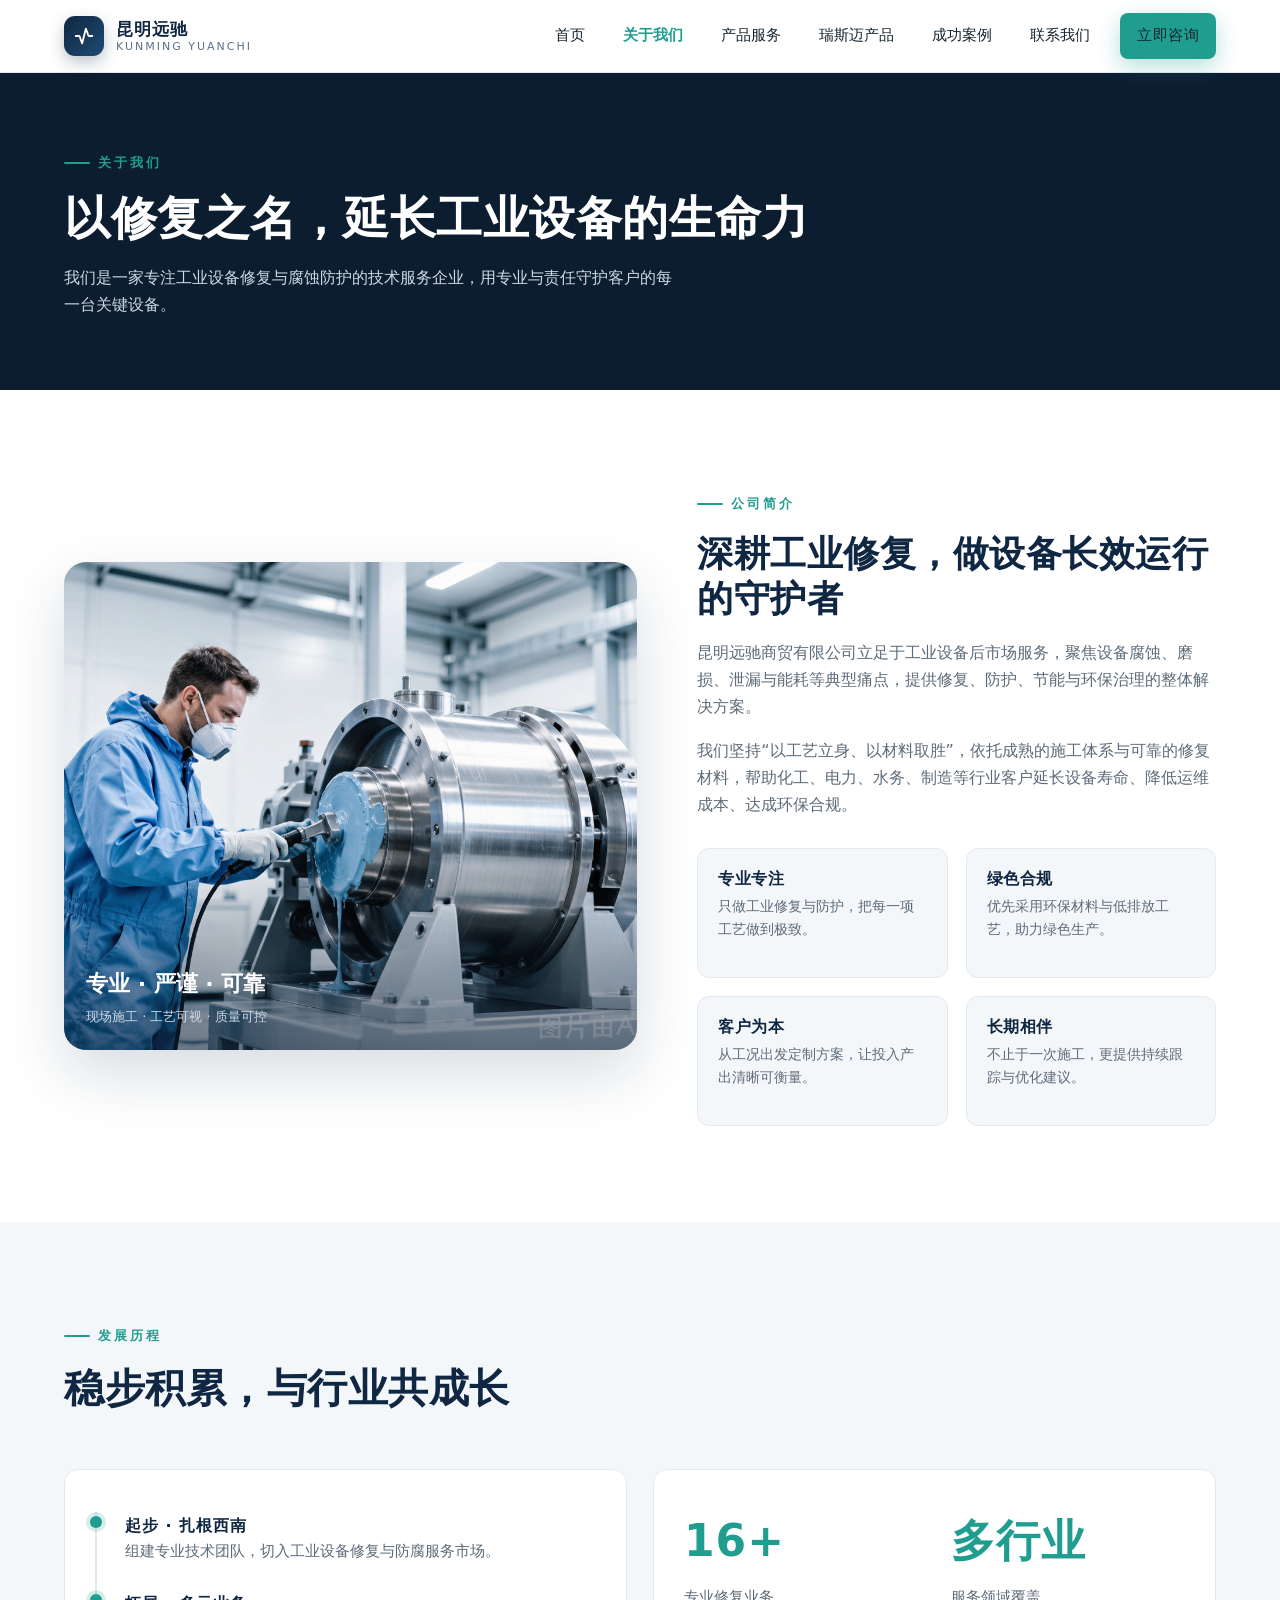
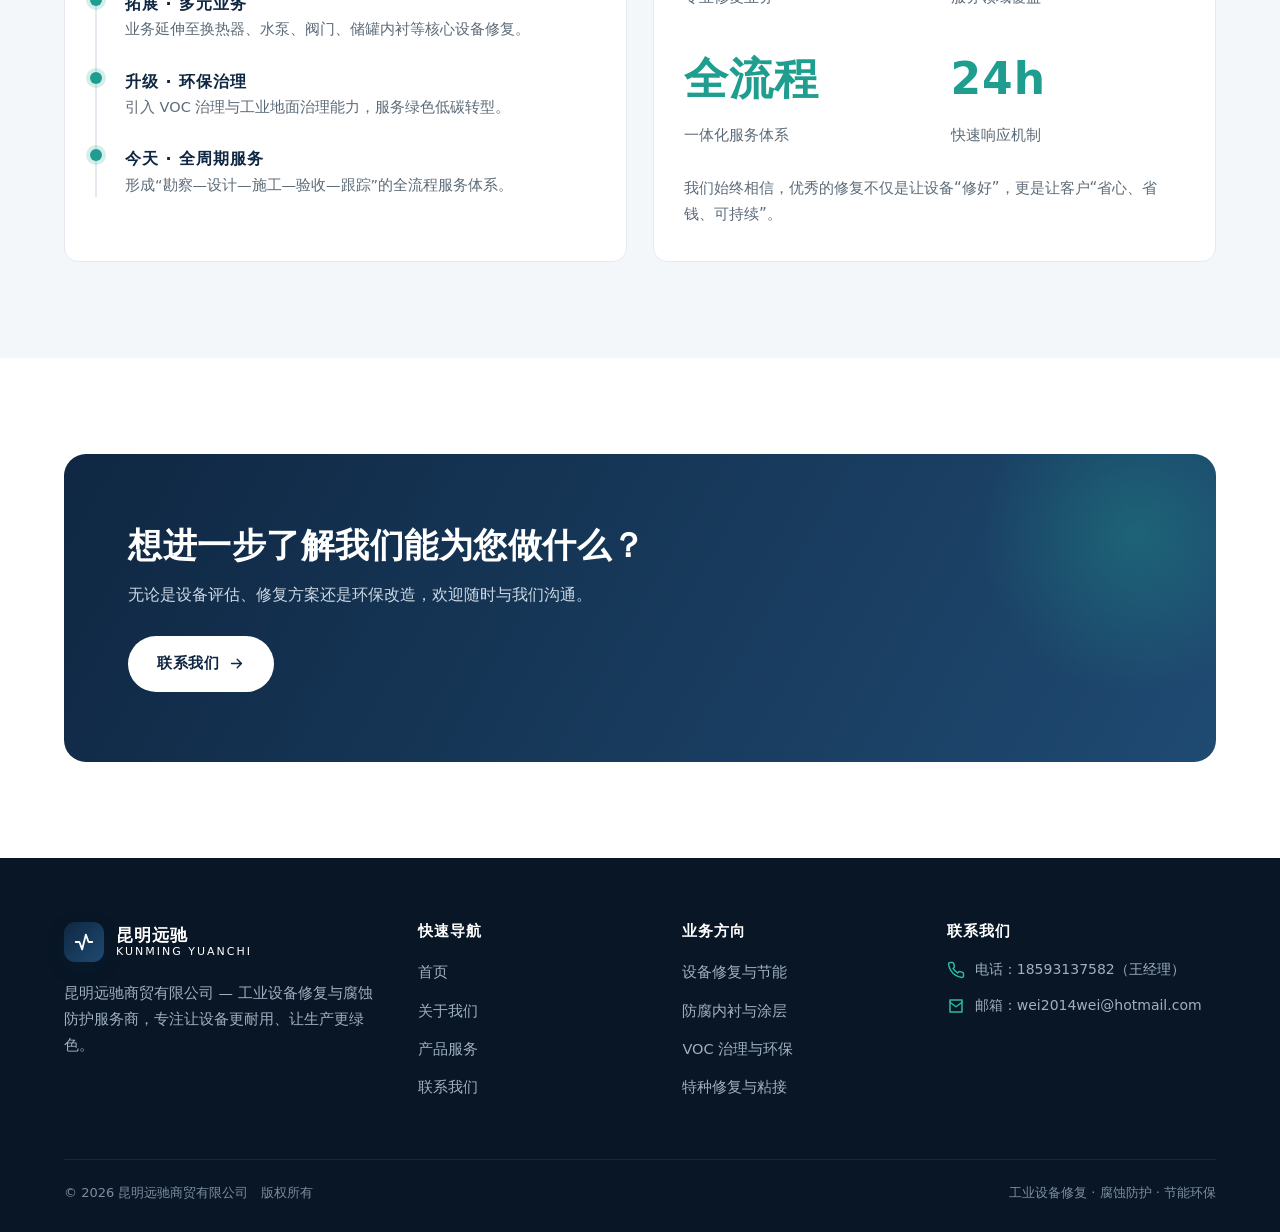
==== about.html @ 55e87ac4 "昆明远驰商贸官网：GitHub Pages 部署版（含自定义域名 kunmingyuanchi.com）" ====
<!DOCTYPE html>
<html lang="zh-CN">
<head>
  <meta charset="UTF-8" />
  <meta name="viewport" content="width=device-width, initial-scale=1.0" />
  <title>关于我们 · 昆明远驰商贸有限公司</title>
  <meta name="description" content="了解昆明远驰商贸有限公司的发展历程、企业理念与专业优势。" />
  <link rel="stylesheet" href="assets/css/style.css" />
</head>
<body>

  <header class="header">
    <div class="container nav">
      <a class="brand" href="index.html" aria-label="昆明远驰商贸有限公司">
        <span class="brand__mark"><svg viewBox="0 0 24 24" fill="none" stroke="currentColor" stroke-width="2" stroke-linecap="round" stroke-linejoin="round"><path d="M3 12h4l3 8 4-16 3 8h4"/></svg></span>
        <span class="brand__text"><span class="brand__name">昆明远驰</span><span class="brand__sub">KUNMING YUANCHI</span></span>
      </a>
      <nav class="nav__links" id="navLinks">
        <a href="index.html">首页</a>
        <a href="about.html" class="active">关于我们</a>
        <a href="products.html">产品服务</a>
        <a href="product-resimac.html">瑞斯迈产品</a>
        <a href="cases.html">成功案例</a>
        <a href="contact.html">联系我们</a>
        <a href="contact.html" class="btn btn--primary nav__cta">立即咨询</a>
      </nav>
      <button class="nav__toggle" id="navToggle" aria-label="菜单"><span></span><span></span><span></span></button>
    </div>
  </header>

  <!-- Page hero -->
  <section class="section section--dark" style="padding:72px 0">
    <div class="container">
      <span class="eyebrow">关于我们</span>
      <h1 style="color:#fff;font-size:clamp(28px,4vw,46px);max-width:760px">以修复之名，延长工业设备的生命力</h1>
      <p style="color:#cdd9e5;margin-top:16px;max-width:620px">我们是一家专注工业设备修复与腐蚀防护的技术服务企业，用专业与责任守护客户的每一台关键设备。</p>
    </div>
  </section>

  <!-- About intro -->
  <section class="section">
    <div class="container about-grid">
      <div class="about-media reveal">
        <img src="assets/img/about.png" alt="工业设备修复现场" />
        <div class="about-media__tag"><strong>专业 · 严谨 · 可靠</strong><span>现场施工 · 工艺可视 · 质量可控</span></div>
      </div>
      <div class="about-text reveal">
        <span class="eyebrow">公司简介</span>
        <h2>深耕工业修复，做设备长效运行的守护者</h2>
        <p>昆明远驰商贸有限公司立足于工业设备后市场服务，聚焦设备腐蚀、磨损、泄漏与能耗等典型痛点，提供修复、防护、节能与环保治理的整体解决方案。</p>
        <p>我们坚持“以工艺立身、以材料取胜”，依托成熟的施工体系与可靠的修复材料，帮助化工、电力、水务、制造等行业客户延长设备寿命、降低运维成本、达成环保合规。</p>
        <div class="about-values">
          <div class="value"><h4>专业专注</h4><p>只做工业修复与防护，把每一项工艺做到极致。</p></div>
          <div class="value"><h4>绿色合规</h4><p>优先采用环保材料与低排放工艺，助力绿色生产。</p></div>
          <div class="value"><h4>客户为本</h4><p>从工况出发定制方案，让投入产出清晰可衡量。</p></div>
          <div class="value"><h4>长期相伴</h4><p>不止于一次施工，更提供持续跟踪与优化建议。</p></div>
        </div>
      </div>
    </div>
  </section>

  <!-- Timeline -->
  <section class="section section--soft">
    <div class="container">
      <div class="section-head reveal">
        <span class="eyebrow">发展历程</span>
        <h2 class="section-title">稳步积累，与行业共成长</h2>
      </div>
      <div class="grid grid--2">
        <div class="card reveal">
          <ul class="timeline">
            <li><div class="yr">起步 · 扎根西南</div><p>组建专业技术团队，切入工业设备修复与防腐服务市场。</p></li>
            <li><div class="yr">拓展 · 多元业务</div><p>业务延伸至换热器、水泵、阀门、储罐内衬等核心设备修复。</p></li>
            <li><div class="yr">升级 · 环保治理</div><p>引入 VOC 治理与工业地面治理能力，服务绿色低碳转型。</p></li>
            <li><div class="yr">今天 · 全周期服务</div><p>形成“勘察—设计—施工—验收—跟踪”的全流程服务体系。</p></li>
          </ul>
        </div>
        <div class="card reveal">
          <div class="stats-band" style="grid-template-columns:1fr 1fr;gap:32px;text-align:left">
            <div><div class="num" style="color:var(--teal)">16+</div><div class="lbl" style="color:var(--muted)">专业修复业务</div></div>
            <div><div class="num" style="color:var(--teal)">多行业</div><div class="lbl" style="color:var(--muted)">服务领域覆盖</div></div>
            <div><div class="num" style="color:var(--teal)">全流程</div><div class="lbl" style="color:var(--muted)">一体化服务体系</div></div>
            <div><div class="num" style="color:var(--teal)">24h</div><div class="lbl" style="color:var(--muted)">快速响应机制</div></div>
          </div>
          <p style="margin-top:28px;color:var(--muted);font-size:15px">我们始终相信，优秀的修复不仅是让设备“修好”，更是让客户“省心、省钱、可持续”。</p>
        </div>
      </div>
    </div>
  </section>

  <!-- CTA -->
  <section class="section">
    <div class="container">
      <div class="cta-band reveal">
        <h2>想进一步了解我们能为您做什么？</h2>
        <p>无论是设备评估、修复方案还是环保改造，欢迎随时与我们沟通。</p>
        <a href="contact.html" class="btn btn--light">联系我们
          <svg viewBox="0 0 24 24" fill="none" stroke="currentColor" stroke-width="2" stroke-linecap="round" stroke-linejoin="round"><path d="M5 12h14M13 6l6 6-6 6"/></svg>
        </a>
      </div>
    </div>
  </section>

  <footer class="footer">
    <div class="container">
      <div class="footer-grid">
        <div>
          <a class="brand" href="index.html">
            <span class="brand__mark"><svg viewBox="0 0 24 24" fill="none" stroke="currentColor" stroke-width="2" stroke-linecap="round" stroke-linejoin="round"><path d="M3 12h4l3 8 4-16 3 8h4"/></svg></span>
            <span class="brand__text"><span class="brand__name">昆明远驰</span><span class="brand__sub">KUNMING YUANCHI</span></span>
          </a>
          <p class="footer__about">昆明远驰商贸有限公司 — 工业设备修复与腐蚀防护服务商，专注让设备更耐用、让生产更绿色。</p>
        </div>
        <div>
          <h4>快速导航</h4>
          <ul class="footer__links">
            <li><a href="index.html">首页</a></li>
            <li><a href="about.html">关于我们</a></li>
            <li><a href="products.html">产品服务</a></li>
            <li><a href="contact.html">联系我们</a></li>
          </ul>
        </div>
        <div>
          <h4>业务方向</h4>
          <ul class="footer__links">
            <li><a href="products.html">设备修复与节能</a></li>
            <li><a href="products.html">防腐内衬与涂层</a></li>
            <li><a href="products.html">VOC 治理与环保</a></li>
            <li><a href="products.html">特种修复与粘接</a></li>
          </ul>
        </div>
        <div>
          <h4>联系我们</h4>
          <ul class="footer__contact">
            <li><svg viewBox="0 0 24 24" fill="none" stroke="currentColor" stroke-width="2" stroke-linecap="round" stroke-linejoin="round"><path d="M22 16.92v3a2 2 0 0 1-2.18 2 19.8 19.8 0 0 1-8.63-3.07 19.5 19.5 0 0 1-6-6 19.8 19.8 0 0 1-3.07-8.67A2 2 0 0 1 4.11 2h3a2 2 0 0 1 2 1.72c.13.96.36 1.9.7 2.81a2 2 0 0 1-.45 2.11L8.09 9.91a16 16 0 0 0 6 6l1.27-1.27a2 2 0 0 1 2.11-.45c.91.34 1.85.57 2.81.7A2 2 0 0 1 22 16.92z"/></svg><span>电话：18593137582（王经理）</span></li>
            <li><svg viewBox="0 0 24 24" fill="none" stroke="currentColor" stroke-width="2" stroke-linecap="round" stroke-linejoin="round"><path d="M4 4h16v16H4z"/><path d="m4 7 8 6 8-6"/></svg><span>邮箱：wei2014wei@hotmail.com</span></li>
          </ul>
        </div>
      </div>
      <div class="footer__bottom">
        <span>© <span id="year">2026</span> 昆明远驰商贸有限公司　版权所有</span>
        <span>工业设备修复 · 腐蚀防护 · 节能环保</span>
      </div>
    </div>
  </footer>

  <script src="assets/js/main.js"></script>
</body>
</html>
---- assets/css/style.css ----
/* =========================================================
   昆明远驰商贸有限公司 · 企业官网
   设计系统 / 全局样式  —  简约大气 · 工业质感
   ========================================================= */

:root {
  /* 主色：深海军蓝（信任 / 工业） */
  --navy:        #0f2742;
  --navy-2:      #16324f;
  --navy-3:      #1f4a72;
  /* 点缀：青绿（防护 / 环保） */
  --teal:        #1f9e8f;
  --teal-soft:   #2fb8a6;
  /* 中性 */
  --steel:       #5b7187;
  --ink:         #16242f;
  --muted:       #5d6b78;
  --line:        #e4e9ef;
  --bg:          #ffffff;
  --bg-soft:     #f4f7fa;
  --bg-dark:     #0c1d30;
  --bg-darker:   #081625;
  --white:       #ffffff;

  --shadow-sm:   0 1px 3px rgba(15,39,66,.08), 0 1px 2px rgba(15,39,66,.06);
  --shadow-md:   0 10px 30px rgba(15,39,66,.10);
  --shadow-lg:   0 24px 60px rgba(15,39,66,.16);

  --radius:      14px;
  --radius-lg:   22px;
  --container:   1200px;

  --font: "PingFang SC", "Microsoft YaHei", "Hiragino Sans GB",
          "Segoe UI", system-ui, -apple-system, Roboto, Helvetica, Arial, sans-serif;

  --ease: cubic-bezier(.22,.61,.36,1);
}

/* ---------- Reset ---------- */
*, *::before, *::after { box-sizing: border-box; }
html { scroll-behavior: smooth; -webkit-text-size-adjust: 100%; }
body {
  margin: 0;
  font-family: var(--font);
  color: var(--ink);
  background: var(--bg);
  line-height: 1.7;
  font-size: 16px;
  -webkit-font-smoothing: antialiased;
  text-rendering: optimizeLegibility;
}
img { max-width: 100%; display: block; }
a { color: inherit; text-decoration: none; }
h1, h2, h3, h4 { margin: 0; line-height: 1.25; font-weight: 700; color: var(--navy); letter-spacing: .5px; }
p { margin: 0; }
ul { margin: 0; padding: 0; list-style: none; }
button { font-family: inherit; cursor: pointer; }

/* ---------- Layout ---------- */
.container { width: 100%; max-width: var(--container); margin: 0 auto; padding: 0 24px; }
.section { padding: 96px 0; }
.section--soft { background: var(--bg-soft); }
.section--dark { background: var(--bg-dark); color: #cdd9e5; }
.section--dark h2, .section--dark h3 { color: #fff; }

/* ---------- Section heading ---------- */
.eyebrow {
  display: inline-flex; align-items: center; gap: 8px;
  font-size: 13px; font-weight: 700; letter-spacing: 3px;
  text-transform: uppercase; color: var(--teal);
  margin-bottom: 16px;
}
.eyebrow::before { content: ""; width: 26px; height: 2px; background: var(--teal); border-radius: 2px; }
.section-head { max-width: 720px; margin-bottom: 56px; }
.section-head.center { margin-left: auto; margin-right: auto; text-align: center; }
.section-head.center .eyebrow { justify-content: center; }
.section-title { font-size: clamp(26px, 3.4vw, 40px); }
.section-desc { margin-top: 18px; color: var(--muted); font-size: 17px; }

/* ---------- Buttons ---------- */
.btn {
  display: inline-flex; align-items: center; gap: 9px;
  padding: 14px 28px; border-radius: 999px;
  font-size: 15px; font-weight: 600; letter-spacing: .5px;
  border: 1px solid transparent; transition: all .25s var(--ease);
  white-space: nowrap;
}
.btn svg { width: 17px; height: 17px; }
.btn--primary { background: var(--teal); color: #fff; box-shadow: 0 8px 22px rgba(31,158,143,.32); }
.btn--primary:hover { background: var(--teal-soft); transform: translateY(-2px); box-shadow: 0 12px 28px rgba(31,158,143,.42); }
.btn--ghost { background: transparent; color: var(--navy); border-color: var(--line); }
.btn--ghost:hover { border-color: var(--navy); background: #f0f4f8; }
.btn--light { background: #fff; color: var(--navy); }
.btn--light:hover { transform: translateY(-2px); box-shadow: var(--shadow-md); }
.btn--outline-light { background: transparent; color: #fff; border-color: rgba(255,255,255,.4); }
.btn--outline-light:hover { background: rgba(255,255,255,.1); border-color: #fff; }

/* =========================================================
   Header / Nav
   ========================================================= */
.header {
  position: sticky; top: 0; z-index: 100;
  background: rgba(255,255,255,.86);
  backdrop-filter: saturate(180%) blur(14px);
  border-bottom: 1px solid var(--line);
  transition: box-shadow .3s var(--ease), background .3s var(--ease);
}
.header.scrolled { box-shadow: var(--shadow-sm); }
.nav { display: flex; align-items: center; justify-content: space-between; height: 72px; }
.brand { display: flex; align-items: center; gap: 12px; }
.brand__mark {
  width: 40px; height: 40px; border-radius: 11px;
  background: linear-gradient(135deg, var(--navy), var(--navy-3));
  display: grid; place-items: center; color: #fff; flex: none;
  box-shadow: 0 6px 16px rgba(15,39,66,.28);
}
.brand__mark svg { width: 22px; height: 22px; }
.brand__text { display: flex; flex-direction: column; line-height: 1.2; }
.brand__name { font-weight: 800; font-size: 17px; color: var(--navy); letter-spacing: 1px; }
.brand__sub { font-size: 11px; color: var(--steel); letter-spacing: 2px; }

.nav__links { display: flex; align-items: center; gap: 6px; }
.nav__links a {
  position: relative; padding: 9px 16px; font-size: 15px; font-weight: 500;
  color: var(--ink); border-radius: 8px; transition: color .2s, background .2s;
}
.nav__links a:hover { color: var(--teal); background: var(--bg-soft); }
.nav__links a.active { color: var(--teal); font-weight: 600; }
.nav__cta { margin-left: 8px; }

.nav__toggle { display: none; background: none; border: 0; padding: 8px; }
.nav__toggle span { display: block; width: 24px; height: 2px; background: var(--navy); margin: 5px 0; border-radius: 2px; transition: .3s var(--ease); }

/* =========================================================
   Hero
   ========================================================= */
.hero {
  position: relative; min-height: 88vh; display: flex; align-items: center;
  color: #fff; overflow: hidden;
  background: url("../../assets/img/hero.png") center/cover no-repeat, var(--navy);
}
.hero::before {
  content: ""; position: absolute; inset: 0;
  background: linear-gradient(100deg, rgba(8,22,37,.92) 0%, rgba(8,22,37,.74) 42%, rgba(8,22,37,.35) 100%);
}
.hero__inner { position: relative; z-index: 2; padding: 120px 0; max-width: 760px; }
.hero__badge {
  display: inline-flex; align-items: center; gap: 8px;
  padding: 8px 16px; border-radius: 999px; font-size: 13px; letter-spacing: 1px;
  background: rgba(255,255,255,.12); border: 1px solid rgba(255,255,255,.22);
  backdrop-filter: blur(6px); margin-bottom: 26px;
}
.hero__badge .dot { width: 8px; height: 8px; border-radius: 50%; background: var(--teal-soft); box-shadow: 0 0 0 4px rgba(47,184,166,.25); }
.hero h1 { color: #fff; font-size: clamp(32px, 5.2vw, 60px); font-weight: 800; letter-spacing: 1px; }
.hero h1 .accent { color: var(--teal-soft); }
.hero__lead { margin-top: 22px; font-size: 18px; line-height: 1.85; color: #d4deea; max-width: 600px; }
.hero__actions { margin-top: 38px; display: flex; gap: 16px; flex-wrap: wrap; }
.hero__stats { margin-top: 56px; display: flex; gap: 44px; flex-wrap: wrap; }
.hero__stat .num { font-size: 34px; font-weight: 800; color: #fff; letter-spacing: 1px; }
.hero__stat .num span { color: var(--teal-soft); }
.hero__stat .lbl { font-size: 14px; color: #aebccd; margin-top: 2px; }

/* =========================================================
   Cards / Grids
   ========================================================= */
.grid { display: grid; gap: 26px; }
.grid--3 { grid-template-columns: repeat(3, 1fr); }
.grid--2 { grid-template-columns: repeat(2, 1fr); }
.grid--4 { grid-template-columns: repeat(4, 1fr); }

.card {
  background: #fff; border: 1px solid var(--line); border-radius: var(--radius);
  padding: 34px 30px; transition: transform .3s var(--ease), box-shadow .3s var(--ease), border-color .3s;
}
.card:hover { transform: translateY(-6px); box-shadow: var(--shadow-lg); border-color: transparent; }

.feature__icon {
  width: 54px; height: 54px; border-radius: 14px; display: grid; place-items: center;
  background: linear-gradient(135deg, rgba(31,158,143,.12), rgba(31,158,143,.04));
  color: var(--teal); margin-bottom: 20px;
}
.feature__icon svg { width: 28px; height: 28px; }
.feature h3 { font-size: 19px; margin-bottom: 10px; }
.feature p { color: var(--muted); font-size: 15px; }
.feature .more { display: inline-flex; align-items: center; gap: 6px; margin-top: 16px; color: var(--teal); font-weight: 600; font-size: 14px; }
.feature .more svg { width: 15px; height: 15px; transition: transform .25s var(--ease); }
.feature:hover .more svg { transform: translateX(4px); }

/* Service category block */
.svc-cat { margin-bottom: 64px; }
.svc-cat:last-child { margin-bottom: 0; }
.svc-cat__head { display: flex; align-items: center; gap: 16px; margin-bottom: 26px; }
.svc-cat__no { font-size: 14px; font-weight: 800; color: var(--teal); letter-spacing: 2px; }
.svc-cat__title { font-size: 23px; }
.svc-cat__line { flex: 1; height: 1px; background: var(--line); }

/* business item */
.biz { background: #fff; border: 1px solid var(--line); border-radius: 12px; padding: 22px 24px; transition: .28s var(--ease); display: flex; gap: 14px; align-items: flex-start; }
.biz:hover { border-color: var(--teal); box-shadow: var(--shadow-md); transform: translateY(-3px); }
.biz__tick { color: var(--teal); flex: none; margin-top: 3px; }
.biz__tick svg { width: 20px; height: 20px; }
.biz h4 { font-size: 16.5px; margin-bottom: 4px; }
.biz p { font-size: 13.5px; color: var(--muted); }

/* =========================================================
   About
   ========================================================= */
.about-grid { display: grid; grid-template-columns: 1.05fr .95fr; gap: 60px; align-items: center; }
.about-media { position: relative; border-radius: var(--radius-lg); overflow: hidden; box-shadow: var(--shadow-lg); }
.about-media img { width: 100%; height: 100%; object-fit: cover; aspect-ratio: 4/3.4; }
.about-media::after { content: ""; position: absolute; left: 0; right: 0; bottom: 0; height: 38%; background: linear-gradient(transparent, rgba(12,29,48,.55)); }
.about-media__tag { position: absolute; left: 22px; bottom: 20px; z-index: 2; color: #fff; }
.about-media__tag strong { display: block; font-size: 22px; }
.about-media__tag span { font-size: 13px; color: #cdd9e5; }
.about-text h2 { font-size: clamp(26px, 3vw, 36px); margin-bottom: 18px; }
.about-text p { color: var(--muted); margin-bottom: 16px; }
.about-values { display: grid; grid-template-columns: repeat(2, 1fr); gap: 18px; margin-top: 30px; }
.value { padding: 20px; border-radius: 12px; background: var(--bg-soft); border: 1px solid var(--line); }
.value h4 { font-size: 16px; margin-bottom: 6px; }
.value p { font-size: 13.5px; color: var(--muted); }

/* timeline */
.timeline { margin-top: 8px; border-left: 2px solid var(--line); padding-left: 28px; }
.timeline li { position: relative; padding-bottom: 26px; }
.timeline li:last-child { padding-bottom: 0; }
.timeline li::before { content: ""; position: absolute; left: -35px; top: 4px; width: 12px; height: 12px; border-radius: 50%; background: var(--teal); box-shadow: 0 0 0 4px rgba(31,158,143,.18); }
.timeline .yr { font-weight: 800; color: var(--navy); letter-spacing: 1px; }
.timeline p { color: var(--muted); font-size: 14.5px; }

/* =========================================================
   Stats band
   ========================================================= */
.stats-band { display: grid; grid-template-columns: repeat(4, 1fr); gap: 30px; text-align: center; }
.stats-band .num { font-size: 44px; font-weight: 800; color: var(--teal-soft); letter-spacing: 1px; }
.stats-band .lbl { color: #aebccd; margin-top: 6px; font-size: 15px; }

/* =========================================================
   CTA band
   ========================================================= */
.cta-band { position: relative; overflow: hidden; border-radius: var(--radius-lg); padding: 70px 64px; background: linear-gradient(120deg, var(--navy), var(--navy-3)); color: #fff; }
.cta-band::after { content: ""; position: absolute; right: -80px; top: -80px; width: 320px; height: 320px; border-radius: 50%; background: radial-gradient(circle, rgba(31,158,143,.35), transparent 70%); }
.cta-band h2 { color: #fff; font-size: clamp(24px, 3vw, 34px); max-width: 640px; position: relative; z-index: 2; }
.cta-band p { color: #cdd9e5; margin-top: 14px; max-width: 560px; position: relative; z-index: 2; }
.cta-band .btn { position: relative; z-index: 2; margin-top: 28px; }

/* =========================================================
   Contact
   ========================================================= */
.contact-grid { display: grid; grid-template-columns: 1fr 1.1fr; gap: 54px; }
.info-list li { display: flex; gap: 16px; padding: 18px 0; border-bottom: 1px solid var(--line); }
.info-list li:last-child { border-bottom: 0; }
.info-list .ic { width: 44px; height: 44px; border-radius: 12px; flex: none; display: grid; place-items: center; background: rgba(31,158,143,.1); color: var(--teal); }
.info-list .ic svg { width: 22px; height: 22px; }
.info-list .k { font-size: 13px; color: var(--steel); letter-spacing: 1px; }
.info-list .v { font-size: 16px; color: var(--ink); font-weight: 600; }
.info-list .v small { display: block; font-weight: 400; color: var(--muted); font-size: 13.5px; }

.form { background: #fff; border: 1px solid var(--line); border-radius: var(--radius); padding: 36px; box-shadow: var(--shadow-md); }
.form .row { display: grid; grid-template-columns: 1fr 1fr; gap: 16px; }
.field { margin-bottom: 18px; }
.field label { display: block; font-size: 14px; font-weight: 600; color: var(--navy); margin-bottom: 8px; }
.field input, .field textarea, .field select {
  width: 100%; padding: 13px 15px; border: 1px solid var(--line); border-radius: 10px;
  font-family: inherit; font-size: 15px; color: var(--ink); background: #fbfcfe;
  transition: border-color .2s, box-shadow .2s;
}
.field input:focus, .field textarea:focus, .field select:focus {
  outline: none; border-color: var(--teal); box-shadow: 0 0 0 3px rgba(31,158,143,.14); background: #fff;
}
.field textarea { resize: vertical; min-height: 120px; }
.form__note { font-size: 13px; color: var(--steel); margin-top: 6px; }
.form__ok { display: none; margin-top: 16px; padding: 14px 16px; border-radius: 10px; background: rgba(31,158,143,.1); color: #177a6e; font-size: 14px; font-weight: 600; }
.form__ok.show { display: block; }

/* map placeholder */
.map { margin-top: 40px; border-radius: var(--radius); overflow: hidden; border: 1px solid var(--line); height: 300px; background:
   linear-gradient(rgba(15,39,66,.04), rgba(15,39,66,.04)),
   repeating-linear-gradient(0deg, #eef2f6 0 1px, transparent 1px 40px),
   repeating-linear-gradient(90deg, #eef2f6 0 1px, transparent 1px 40px),
   #f7f9fb;
   position: relative; display: grid; place-items: center; }
.map__pin { text-align: center; color: var(--navy); }
.map__pin svg { width: 40px; height: 40px; color: var(--teal); margin: 0 auto 8px; }
.map__pin span { font-size: 14px; color: var(--muted); }

/* =========================================================
   Footer
   ========================================================= */
.footer { background: var(--bg-darker); color: #9fb0c2; padding: 64px 0 28px; }
.footer-grid { display: grid; grid-template-columns: 1.4fr 1fr 1fr 1.2fr; gap: 40px; }
.footer .brand__name, .footer .brand__sub { color: #fff; }
.footer__about { margin-top: 18px; font-size: 14.5px; line-height: 1.8; max-width: 320px; }
.footer h4 { color: #fff; font-size: 15px; margin-bottom: 18px; letter-spacing: 1px; }
.footer__links li { margin-bottom: 11px; }
.footer__links a { font-size: 14.5px; color: #9fb0c2; transition: color .2s; }
.footer__links a:hover { color: var(--teal-soft); }
.footer__contact li { display: flex; gap: 10px; font-size: 14px; margin-bottom: 12px; align-items: flex-start; }
.footer__contact svg { width: 18px; height: 18px; color: var(--teal-soft); flex: none; margin-top: 3px; }
.footer__bottom { margin-top: 48px; padding-top: 22px; border-top: 1px solid rgba(255,255,255,.08); display: flex; justify-content: space-between; flex-wrap: wrap; gap: 10px; font-size: 13px; color: #7c8da0; }

/* =========================================================
   Cases / Gallery / Lightbox
   ========================================================= */
.case-block { padding: 64px 0; border-bottom: 1px solid var(--line); }
.case-block:last-child { border-bottom: 0; }
.case-block:nth-child(even) .case-body { flex-direction: row-reverse; }

.case-head {
  display: flex; align-items: center; gap: 18px; margin-bottom: 36px;
}
.case-tag {
  display: inline-flex; align-items: center;
  padding: 6px 16px; border-radius: 999px; font-size: 12px; font-weight: 700;
  letter-spacing: 2px; background: rgba(31,158,143,.10); color: var(--teal);
  white-space: nowrap; flex: none;
}
.case-head h2 { font-size: clamp(22px, 2.8vw, 30px); }
.case-desc { color: var(--muted); font-size: 15.5px; margin-top: 6px; }

/* text + gallery layout */
.case-body { display: grid; grid-template-columns: 1fr 1fr; gap: 44px; align-items: start; }
.case-text h3 { font-size: 18px; margin-top: 26px; margin-bottom: 10px; }
.case-text p { color: var(--muted); font-size: 15px; line-height: 1.85; }
.case-text > p:first-child { margin-top: 0; }

.case-list { list-style: none; padding-left: 0; margin-top: 8px; counter-reset: clist; }
.case-list li { position: relative; padding-left: 24px; margin-bottom: 7px; color: var(--ink); font-size: 15px; }
.case-list li::before { content: "•"; color: var(--teal); position: absolute; left: 4px; font-weight: 800; }
.case-list.ol { counter-reset: olist; }
.case-list.ol li::before { counter-increment: olist; content: counter(olist) "."; width: auto; left: 0; }

.case-highlight {
  margin-top: 20px; padding: 22px 24px; border-radius: 14px;
  background: linear-gradient(135deg, rgba(31,158,143,.06), rgba(15,39,66,.04));
  border: 1px solid rgba(31,158,143,.14); border-left: 3px solid var(--teal);
}
.case-highlight strong { color: var(--navy); font-size: 15px; display: block; margin-bottom: 8px; }
.case-highlight ul, .case-highlight ol { margin: 0; padding: 0; }
.case-highlight ul li, .case-highlight ol li { margin-bottom: 5px; font-size: 14.5px; color: var(--ink); line-height: 1.65; }
.case-highlight ul li::before, .case-highlight ol li::before { color: var(--teal); }

.case-dl dt { font-weight: 700; font-size: 15.5px; color: var(--navy); margin-top: 14px; }
.case-dl dd { margin: 4px 0 0; font-size: 14.5px; color: var(--muted); line-height: 1.75; }

/* gallery grid */
.case-gallery {
  display: grid; grid-template-columns: repeat(2, 1fr); gap: 14px;
  position: sticky; top: 92px;
}
.gal-item {
  border-radius: 11px; overflow: hidden; border: 1px solid var(--line);
  cursor: pointer; transition: .25s var(--ease); background: #fafcfe;
}
.gal-item:hover { transform: scale(1.03); box-shadow: var(--shadow-md); border-color: var(--teal); }
.gal-item img { width: 100%; aspect-ratio: 4/3; object-fit: cover; display: block; }
.gal-item figcaption {
  font-size: 13px; color: var(--steel); text-align: center; padding: 9px 8px 10px;
  line-height: 1.35;
}

/* Lightbox overlay */
.lb-overlay {
  position: fixed; inset: 0; z-index: 10000;
  background: rgba(6,14,24,.88); backdrop-filter: blur(8px);
  display: none; place-items: center; opacity: 0; transition: opacity .25s var(--ease);
}
.lb-overlay.open { display: grid; opacity: 1; }
.lb-close {
  position: absolute; top: 18px; right: 22px; z-index: 2;
  background: none; border: 0; color: #fff; font-size: 38px; line-height: 1;
  cursor: pointer; width: 48px; height: 48px; border-radius: 50%;
  display: grid; place-items: center; transition: background .2s;
}
.lb-close:hover { background: rgba(255,255,255,.15); }
.lb-img { max-width: 90vw; max-height: 85vh; object-fit: contain; border-radius: 10px; box-shadow: 0 20px 60px rgba(0,0,0,.45); }


/* =========================================================
   Product card (Resimac page)
   ========================================================= */
.prod-card { transition:transform .2s var(--ease),box-shadow .2s; }
.prod-card:hover { transform:translateY(-3px); box-shadow:0 8px 28px rgba(0,0,0,.12); }
.prod-tag {
  display:inline-block;padding:3px 10px;border-radius:14px;
  font-size:11px;font-weight:700;letter-spacing:.4px;
  background:var(--accent);color:#fff;
}
.hero--sm { min-height:58vh; }

/* =========================================================
   Reveal animation
   ========================================================= */
.reveal { opacity: 0; transform: translateY(28px); transition: opacity .7s var(--ease), transform .7s var(--ease); }
.reveal.in { opacity: 1; transform: none; }

/* =========================================================
   Responsive
   ========================================================= */
@media (max-width: 980px) {
  .grid--3, .grid--4 { grid-template-columns: repeat(2, 1fr); }
  .about-grid { grid-template-columns: 1fr; gap: 36px; }
  .contact-grid { grid-template-columns: 1fr; gap: 36px; }
  .stats-band { grid-template-columns: repeat(2, 1fr); gap: 36px; }
  .footer-grid { grid-template-columns: 1fr 1fr; gap: 32px; }
  .cta-band { padding: 52px 36px; }
  .case-body { grid-template-columns: 1fr; gap: 30px; }
  .case-gallery { position: static; grid-template-columns: repeat(3, 1fr); }
}
@media (max-width: 720px) {
  .section { padding: 68px 0; }
  .nav__links {
    position: absolute; top: 72px; left: 0; right: 0;
    flex-direction: column; align-items: stretch; gap: 0;
    background: #fff; border-bottom: 1px solid var(--line);
    padding: 10px 16px 18px; box-shadow: var(--shadow-md);
    transform: translateY(-12px); opacity: 0; pointer-events: none; transition: .28s var(--ease);
  }
  .nav__links.open { transform: none; opacity: 1; pointer-events: auto; }
  .nav__links a { padding: 13px 12px; border-radius: 8px; }
  .nav__cta { margin: 8px 0 0; }
  .nav__toggle { display: block; }
  .grid--3, .grid--4, .grid--2 { grid-template-columns: 1fr; }
  .about-values { grid-template-columns: 1fr; }
  .form .row { grid-template-columns: 1fr; }
  .hero { min-height: 80vh; }
  .hero__stats { gap: 28px; }
  .footer-grid { grid-template-columns: 1fr; }
  .case-block:nth-child(even) .case-body { flex-direction: row; }
}
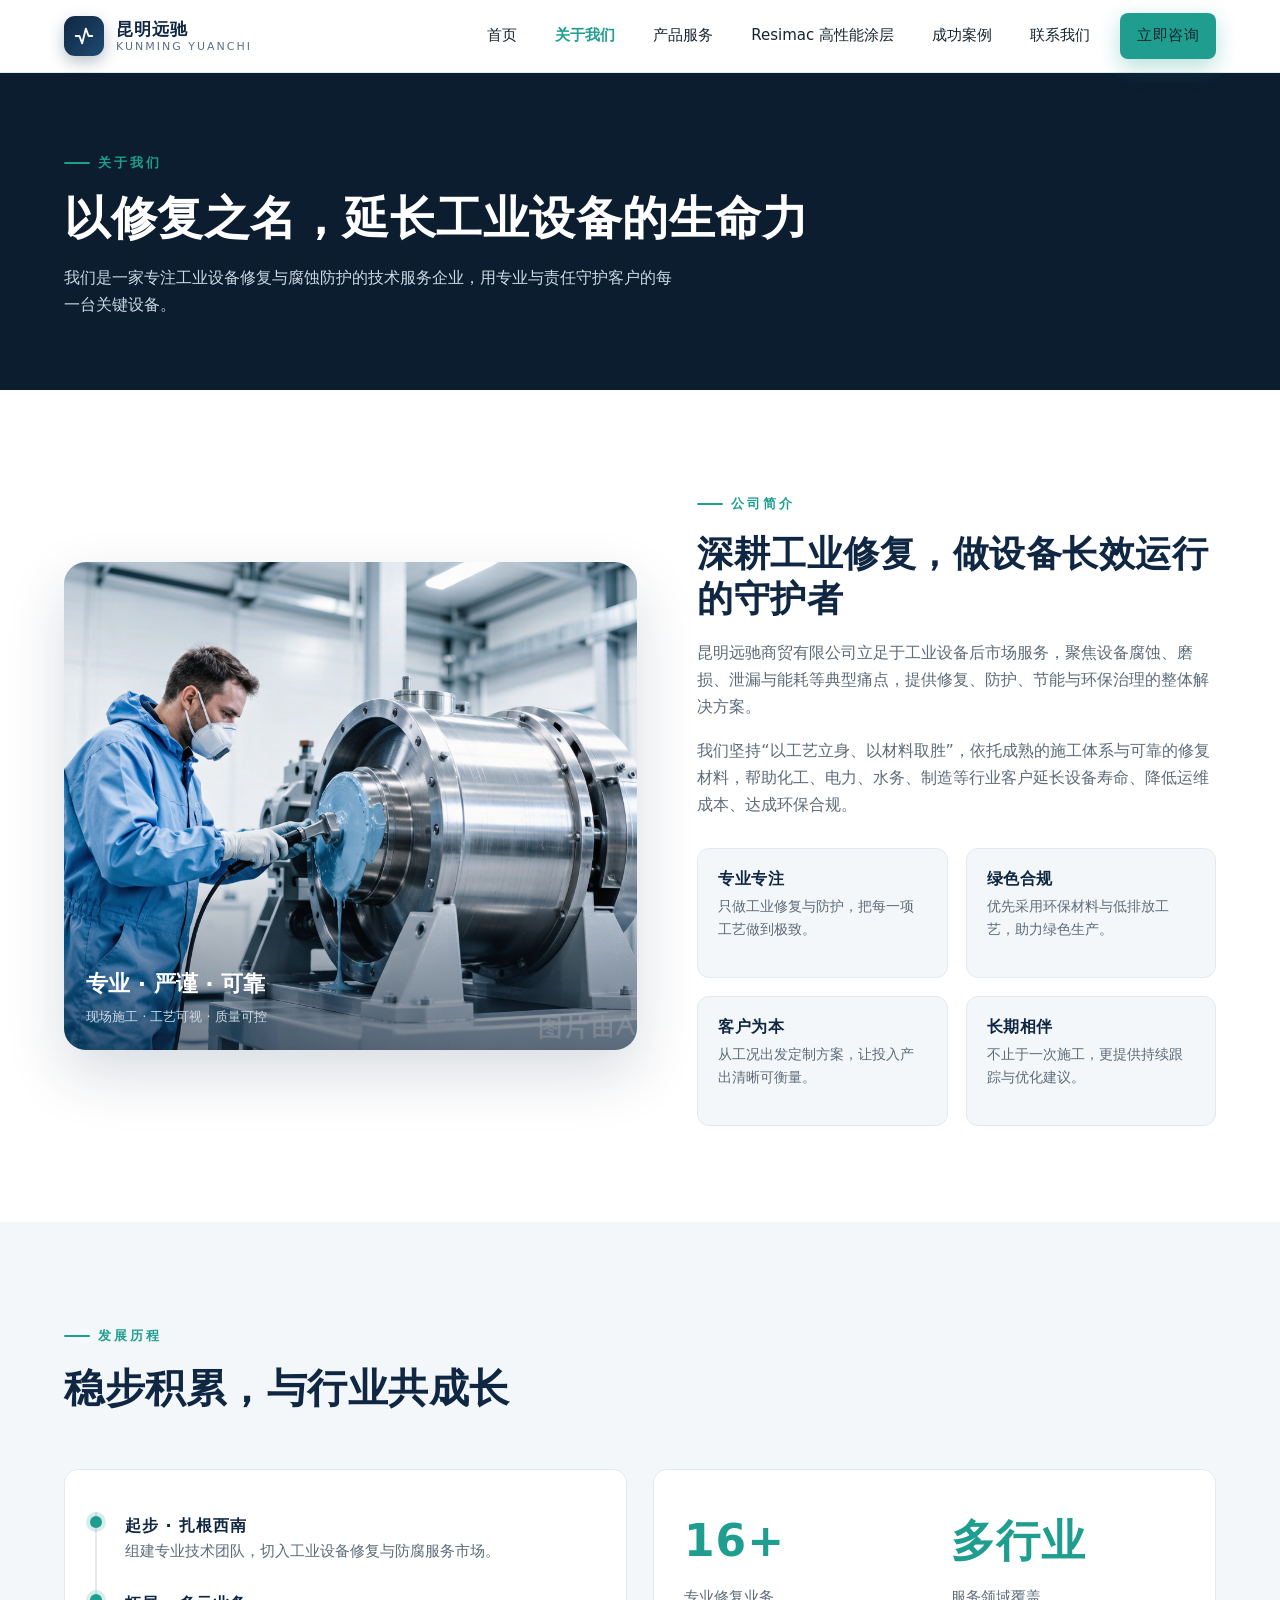
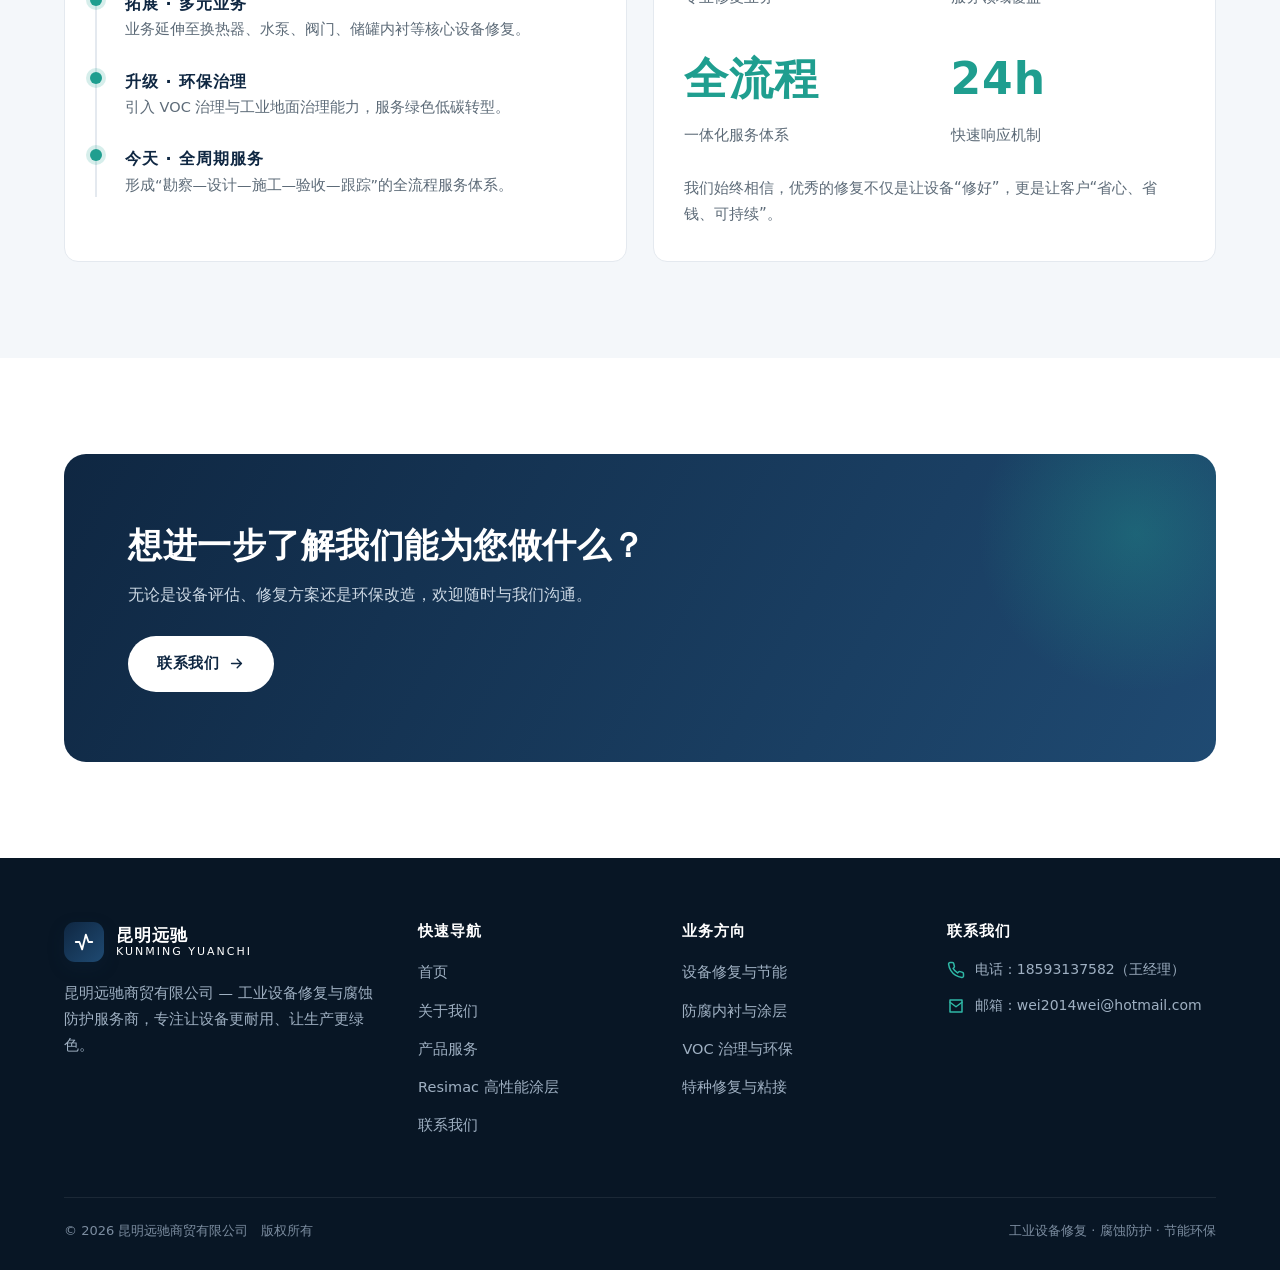
==== commit bcbf6839: "更新站点：合并瑞斯迈页面为 resimac.html；品牌名统一为 Resimac 高性能涂层；删除旧页面" ====
--- a/about.html
+++ b/about.html
@@ -19,7 +19,7 @@
         <a href="index.html">首页</a>
         <a href="about.html" class="active">关于我们</a>
         <a href="products.html">产品服务</a>
-        <a href="product-resimac.html">瑞斯迈产品</a>
+                <a href="resimac.html">Resimac 高性能涂层</a>
         <a href="cases.html">成功案例</a>
         <a href="contact.html">联系我们</a>
         <a href="contact.html" class="btn btn--primary nav__cta">立即咨询</a>
@@ -117,6 +117,7 @@
             <li><a href="index.html">首页</a></li>
             <li><a href="about.html">关于我们</a></li>
             <li><a href="products.html">产品服务</a></li>
+            <li><a href="resimac.html">Resimac 高性能涂层</a></li>
             <li><a href="contact.html">联系我们</a></li>
           </ul>
         </div>
